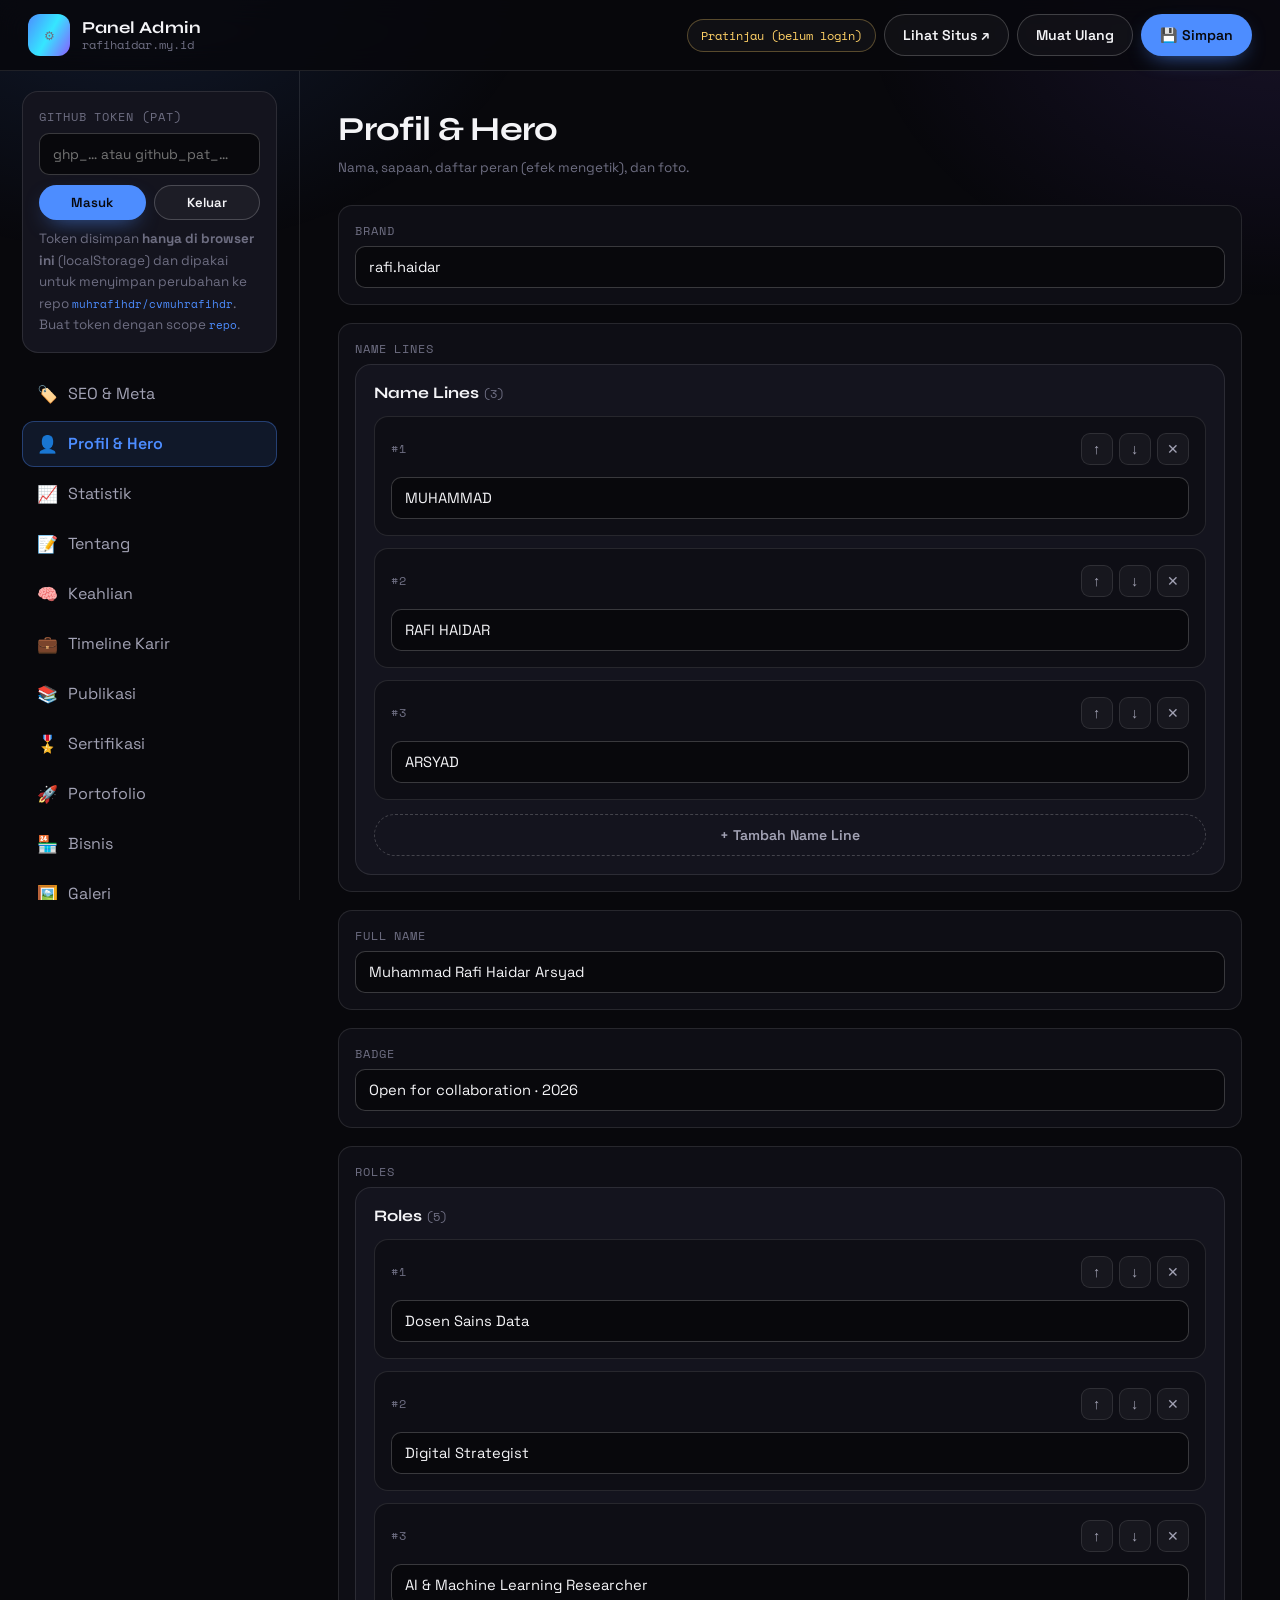
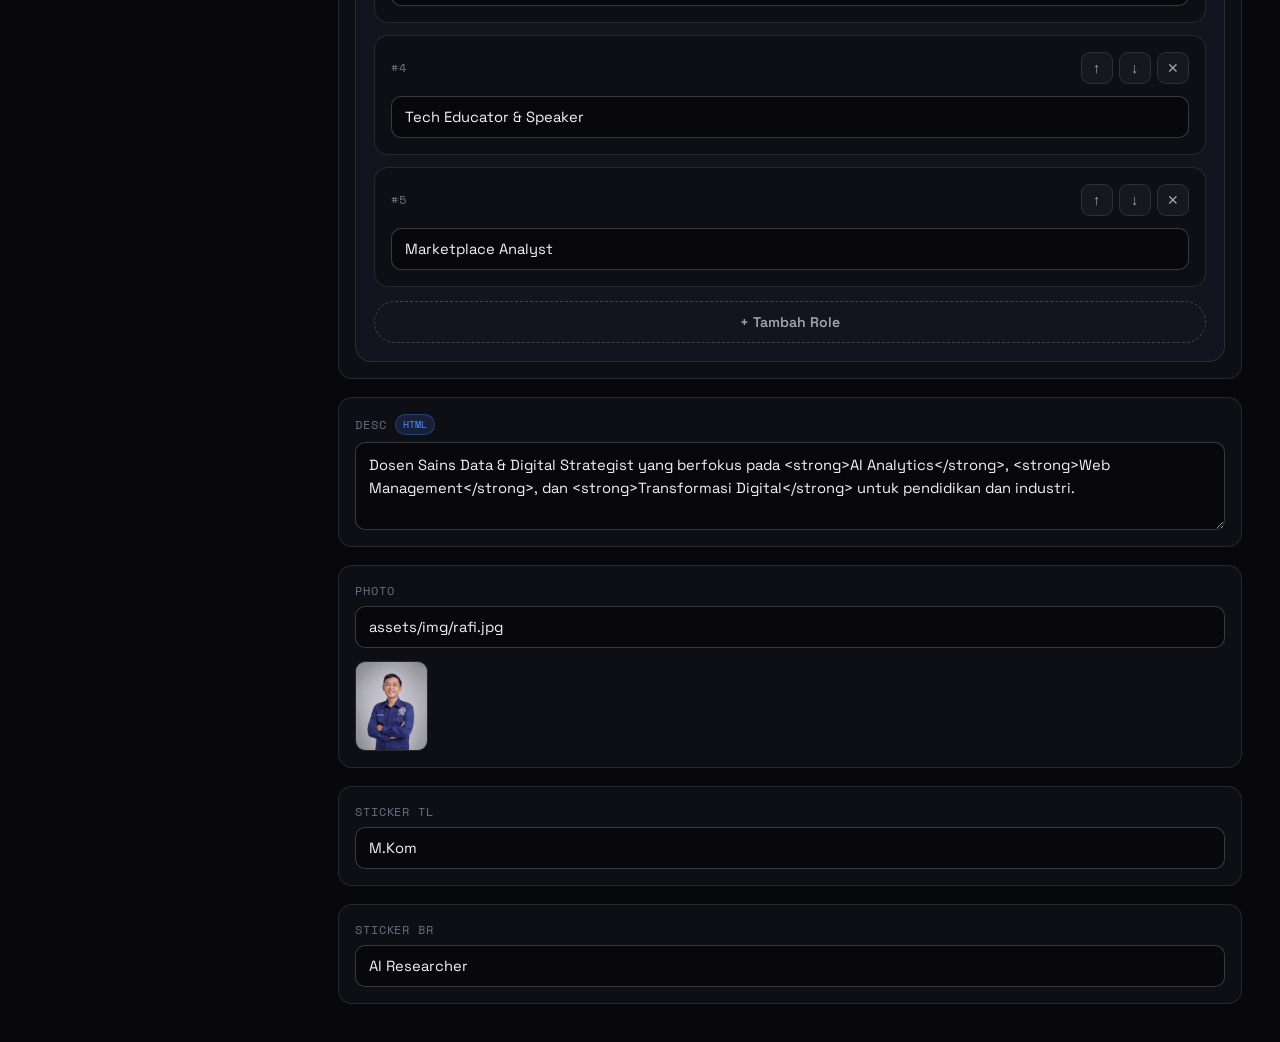
==== admin.html @ cf32d533 "feat: panel admin + konten JSON-driven (content.json, admin.html)" ====
<!DOCTYPE html>
<html lang="id">
<head>
  <meta charset="UTF-8" />
  <meta name="viewport" content="width=device-width, initial-scale=1.0" />
  <meta name="robots" content="noindex, nofollow" />
  <title>Panel Admin — rafihaidar.my.id</title>
  <link rel="icon" href="data:image/svg+xml,%3Csvg xmlns='http://www.w3.org/2000/svg' viewBox='0 0 100 100'%3E%3Crect width='100' height='100' rx='24' fill='%230a0a0f'/%3E%3Ctext x='50' y='72' font-size='60' font-family='Arial,sans-serif' font-weight='bold' text-anchor='middle' fill='%234d8dff'%3E%E2%9A%99%3C/text%3E%3C/svg%3E" />
  <link rel="preconnect" href="https://fonts.googleapis.com" />
  <link rel="preconnect" href="https://fonts.gstatic.com" crossorigin />
  <link href="https://fonts.googleapis.com/css2?family=Syne:wght@700;800&family=Space+Grotesk:wght@400;500;600;700&family=Space+Mono:wght@400;700&display=swap" rel="stylesheet" />
  <link rel="stylesheet" href="assets/css/admin.css" />
</head>
<body>
  <header class="topbar">
    <div class="topbar__brand">
      <span class="topbar__logo">⚙</span>
      <div>
        <strong>Panel Admin</strong>
        <span>rafihaidar.my.id</span>
      </div>
    </div>

    <div class="topbar__actions">
      <span class="pill" id="connState">Memuat…</span>
      <button class="btn btn--ghost" id="btnPreview" type="button">Lihat Situs ↗</button>
      <button class="btn btn--ghost" id="btnReload" type="button">Muat Ulang</button>
      <button class="btn btn--primary" id="btnSave" type="button">💾 Simpan</button>
    </div>
  </header>

  <main class="admin">
    <aside class="admin__side">
      <div class="login" id="loginBox">
        <label for="tokenInput">GitHub Token (PAT)</label>
        <input type="password" id="tokenInput" placeholder="ghp_… atau github_pat_…" autocomplete="off" />
        <div class="login__row">
          <button class="btn btn--primary btn--sm" id="btnLogin" type="button">Masuk</button>
          <button class="btn btn--ghost btn--sm" id="btnLogout" type="button">Keluar</button>
        </div>
        <p class="hint">
          Token disimpan <b>hanya di browser ini</b> (localStorage) dan dipakai untuk
          menyimpan perubahan ke repo <code>muhrafihdr/cvmuhrafihdr</code>.
          Buat token dengan scope <code>repo</code>.
        </p>
      </div>

      <nav class="admin__nav" id="sectionNav" aria-label="Bagian konten"></nav>

      <div class="admin__foot">
        <a href="index.html">← Kembali ke situs</a>
      </div>
    </aside>

    <section class="admin__main">
      <div class="admin__head">
        <h1 id="sectionTitle">Konten</h1>
        <p id="sectionHint" class="hint">Pilih bagian di kiri untuk mulai mengedit.</p>
      </div>
      <form id="editorForm" class="editor" autocomplete="off"></form>
    </section>
  </main>

  <div class="toast" id="toast" role="status" aria-live="polite" hidden></div>

  <script src="assets/js/admin.js"></script>
</body>
</html>
---- assets/css/admin.css ----
/* =========================================================
   Admin Panel — rafihaidar.my.id
   ========================================================= */
:root {
  --bg: #08080c;
  --bg-2: #0e0e15;
  --bg-3: #14141e;
  --surface: rgba(255, 255, 255, 0.04);
  --line: rgba(255, 255, 255, 0.1);
  --line-strong: rgba(255, 255, 255, 0.2);
  --txt: #f4f4f7;
  --txt-dim: #a2a2b4;
  --txt-mute: #6e6e82;
  --blue: #4d8dff;
  --violet: #8b5cff;
  --pink: #ff45c8;
  --grad: linear-gradient(120deg, #4d8dff, #35e6ff 50%, #8b5cff);
  --radius: 16px;
  --ease: cubic-bezier(0.22, 1, 0.36, 1);
  --font-body: "Space Grotesk", system-ui, sans-serif;
  --font-display: "Syne", sans-serif;
  --font-mono: "Space Mono", monospace;
}

* { box-sizing: border-box; margin: 0; padding: 0; }
body {
  font-family: var(--font-body);
  background: var(--bg);
  color: var(--txt);
  min-height: 100vh;
  -webkit-font-smoothing: antialiased;
}
body::before {
  content: "";
  position: fixed;
  inset: 0;
  z-index: -1;
  background: radial-gradient(700px 500px at 10% -5%, rgba(77, 141, 255, 0.14), transparent 60%),
    radial-gradient(700px 500px at 100% 0%, rgba(139, 92, 255, 0.12), transparent 60%);
}
a { color: var(--blue); text-decoration: none; }
code { font-family: var(--font-mono); font-size: 0.82em; color: var(--blue); }

/* ---- Topbar ---- */
.topbar {
  position: sticky;
  top: 0;
  z-index: 20;
  display: flex;
  align-items: center;
  justify-content: space-between;
  gap: 16px;
  padding: 14px clamp(14px, 3vw, 28px);
  background: rgba(8, 8, 12, 0.85);
  backdrop-filter: blur(14px);
  border-bottom: 1px solid var(--line);
}
.topbar__brand { display: flex; align-items: center; gap: 12px; }
.topbar__logo {
  width: 42px; height: 42px;
  display: grid; place-items: center;
  border-radius: 12px;
  background: var(--grad);
  color: #08080c;
  font-size: 1.2rem;
}
.topbar__brand div { display: flex; flex-direction: column; line-height: 1.25; }
.topbar__brand strong { font-family: var(--font-display); font-size: 1.05rem; }
.topbar__brand span { font-family: var(--font-mono); font-size: 0.72rem; color: var(--txt-mute); }
.topbar__actions { display: flex; flex-wrap: wrap; align-items: center; gap: 8px; }

.pill {
  font-family: var(--font-mono);
  font-size: 0.72rem;
  padding: 7px 13px;
  border-radius: 99px;
  border: 1px solid var(--line);
  background: var(--surface);
  color: var(--txt-dim);
  white-space: nowrap;
}
.pill.is-ok { color: #7effc0; border-color: rgba(126, 255, 192, 0.3); }
.pill.is-warn { color: #ffd166; border-color: rgba(255, 209, 102, 0.3); }
.pill.is-err { color: #ff6b8a; border-color: rgba(255, 107, 138, 0.35); }

/* ---- Buttons ---- */
.btn {
  display: inline-flex;
  align-items: center;
  gap: 8px;
  font: inherit;
  font-weight: 600;
  font-size: 0.88rem;
  padding: 11px 18px;
  border-radius: 99px;
  border: 1px solid transparent;
  cursor: pointer;
  transition: transform 0.25s var(--ease), background 0.25s, border-color 0.25s, box-shadow 0.25s, color 0.25s;
}
.btn:hover { transform: translateY(-2px); }
.btn--sm { padding: 8px 14px; font-size: 0.82rem; }
.btn--primary { background: var(--blue); color: #08080c; box-shadow: 0 8px 22px -10px rgba(77, 141, 255, 0.8); }
.btn--primary:hover { box-shadow: 0 12px 28px -10px rgba(77, 141, 255, 0.95); }
.btn--ghost { border-color: var(--line-strong); background: var(--surface); color: var(--txt); }
.btn--ghost:hover { border-color: var(--blue); color: var(--blue); }
.btn--danger { border-color: rgba(255, 107, 138, 0.4); color: #ff9db2; background: rgba(255, 107, 138, 0.08); }
.btn--danger:hover { background: rgba(255, 107, 138, 0.18); }
.btn--add { width: 100%; justify-content: center; border: 1px dashed var(--line-strong); background: transparent; color: var(--txt-dim); }
.btn--add:hover { border-color: var(--blue); color: var(--blue); }
.btn:disabled { opacity: 0.5; cursor: not-allowed; transform: none; }

/* ---- Layout ---- */
.admin {
  display: grid;
  grid-template-columns: 300px 1fr;
  gap: 0;
  min-height: calc(100vh - 71px);
}
.admin__side {
  border-right: 1px solid var(--line);
  padding: 20px clamp(14px, 2vw, 22px);
  position: sticky;
  top: 71px;
  height: calc(100vh - 71px);
  overflow-y: auto;
  display: flex;
  flex-direction: column;
  gap: 18px;
}
.admin__nav { display: flex; flex-direction: column; gap: 4px; }
.admin__nav button {
  font: inherit;
  text-align: left;
  padding: 11px 14px;
  border-radius: 12px;
  border: 1px solid transparent;
  background: transparent;
  color: var(--txt-dim);
  cursor: pointer;
  display: flex;
  align-items: center;
  gap: 10px;
  transition: all 0.22s var(--ease);
}
.admin__nav button:hover { background: var(--surface); color: var(--txt); }
.admin__nav button.is-active {
  background: rgba(77, 141, 255, 0.12);
  border-color: rgba(77, 141, 255, 0.35);
  color: var(--blue);
  font-weight: 600;
}
.admin__nav .ico { font-size: 1.05rem; }
.admin__foot { margin-top: auto; padding-top: 16px; border-top: 1px dashed var(--line); }
.admin__foot a { font-family: var(--font-mono); font-size: 0.8rem; }

.admin__main { padding: clamp(20px, 3vw, 40px); max-width: 1000px; }
.admin__head { margin-bottom: 26px; }
.admin__head h1 { font-family: var(--font-display); font-size: clamp(1.5rem, 3vw, 2.1rem); letter-spacing: -0.02em; }
.hint { color: var(--txt-mute); font-size: 0.84rem; line-height: 1.6; margin-top: 8px; }

/* ---- Login ---- */
.login {
  border: 1px solid var(--line);
  border-radius: var(--radius);
  padding: 16px;
  background: var(--bg-3);
}
.login label { font-family: var(--font-mono); font-size: 0.72rem; text-transform: uppercase; letter-spacing: 0.08em; color: var(--txt-mute); display: block; margin-bottom: 8px; }
.login input {
  width: 100%;
  font: inherit;
  font-size: 0.86rem;
  padding: 11px 13px;
  border-radius: 10px;
  border: 1px solid var(--line-strong);
  background: var(--bg);
  color: var(--txt);
  margin-bottom: 10px;
}
.login input:focus { outline: none; border-color: var(--blue); }
.login__row { display: flex; gap: 8px; }
.login__row .btn { flex: 1; justify-content: center; }
.login.is-authed .login__row #btnLogin,
.login.is-authed #tokenInput,
.login.is-authed label { display: none; }
.login.is-authed .hint { display: none; }

/* ---- Editor ---- */
.editor { display: flex; flex-direction: column; gap: 18px; }
.field {
  display: flex;
  flex-direction: column;
  gap: 7px;
  padding: 16px;
  border: 1px solid var(--line);
  border-radius: 14px;
  background: var(--bg-2);
}
.field > label {
  font-family: var(--font-mono);
  font-size: 0.72rem;
  text-transform: uppercase;
  letter-spacing: 0.07em;
  color: var(--txt-mute);
  display: flex;
  align-items: center;
  gap: 8px;
}
.field > label .tag {
  font-size: 0.62rem;
  padding: 2px 7px;
  border-radius: 99px;
  background: rgba(77, 141, 255, 0.14);
  color: var(--blue);
  border: 1px solid rgba(77, 141, 255, 0.3);
  text-transform: none;
  letter-spacing: 0;
}
.field input[type="text"],
.field input[type="number"],
.field textarea {
  width: 100%;
  font: inherit;
  font-size: 0.92rem;
  padding: 11px 13px;
  border-radius: 10px;
  border: 1px solid var(--line-strong);
  background: var(--bg);
  color: var(--txt);
  resize: vertical;
}
.field input:focus, .field textarea:focus { outline: none; border-color: var(--blue); box-shadow: 0 0 0 3px rgba(77, 141, 255, 0.12); }
.field textarea { min-height: 88px; line-height: 1.6; font-family: var(--font-body); }

.switch { display: flex; align-items: center; gap: 10px; font-size: 0.9rem; color: var(--txt-dim); }
.switch input { width: 18px; height: 18px; accent-color: var(--blue); }

.group {
  border: 1px solid var(--line);
  border-radius: 16px;
  padding: 18px;
  background: var(--bg-3);
  display: flex;
  flex-direction: column;
  gap: 14px;
}
.group__title {
  font-family: var(--font-display);
  font-weight: 700;
  font-size: 1rem;
  display: flex;
  align-items: center;
  justify-content: space-between;
  gap: 10px;
}
.group__title .count { font-family: var(--font-mono); font-size: 0.72rem; color: var(--txt-mute); font-weight: 400; }

.item {
  border: 1px solid var(--line);
  border-radius: 14px;
  padding: 16px;
  background: var(--bg-2);
  display: flex;
  flex-direction: column;
  gap: 12px;
}
.item__head {
  display: flex;
  align-items: center;
  justify-content: space-between;
  gap: 10px;
}
.item__num {
  font-family: var(--font-mono);
  font-size: 0.72rem;
  color: var(--txt-mute);
  text-transform: uppercase;
  letter-spacing: 0.06em;
}
.item__tools { display: flex; gap: 6px; }
.icon-btn {
  width: 32px; height: 32px;
  display: grid; place-items: center;
  border-radius: 9px;
  border: 1px solid var(--line);
  background: var(--surface);
  color: var(--txt-dim);
  cursor: pointer;
  font-size: 0.9rem;
  transition: all 0.2s var(--ease);
}
.icon-btn:hover { border-color: var(--line-strong); color: var(--txt); }
.icon-btn--danger:hover { border-color: rgba(255, 107, 138, 0.5); color: #ff9db2; }

.empty { color: var(--txt-mute); font-size: 0.85rem; font-style: italic; padding: 6px 0; }

/* ---- Toast ---- */
.toast {
  position: fixed;
  left: 50%;
  bottom: 26px;
  transform: translateX(-50%) translateY(20px);
  background: var(--bg-3);
  border: 1px solid var(--line-strong);
  border-radius: 14px;
  padding: 14px 22px;
  font-size: 0.9rem;
  box-shadow: 0 24px 60px -20px rgba(0, 0, 0, 0.9);
  opacity: 0;
  transition: opacity 0.3s, transform 0.3s var(--ease);
  z-index: 60;
  max-width: min(90vw, 520px);
  text-align: center;
}
.toast.is-show { opacity: 1; transform: translateX(-50%) translateY(0); }
.toast.is-ok { border-color: rgba(126, 255, 192, 0.4); }
.toast.is-err { border-color: rgba(255, 107, 138, 0.5); }

/* ---- Responsive ---- */
@media (max-width: 860px) {
  .admin { grid-template-columns: 1fr; }
  .admin__side {
    position: static;
    height: auto;
    border-right: 0;
    border-bottom: 1px solid var(--line);
  }
  .admin__nav { flex-direction: row; flex-wrap: wrap; }
  .admin__nav button { padding: 8px 12px; font-size: 0.84rem; }
  .admin__nav .ico { display: none; }
  .admin__main { max-width: 100%; }
  .topbar { flex-direction: column; align-items: stretch; }
  .topbar__actions { justify-content: flex-start; }
}
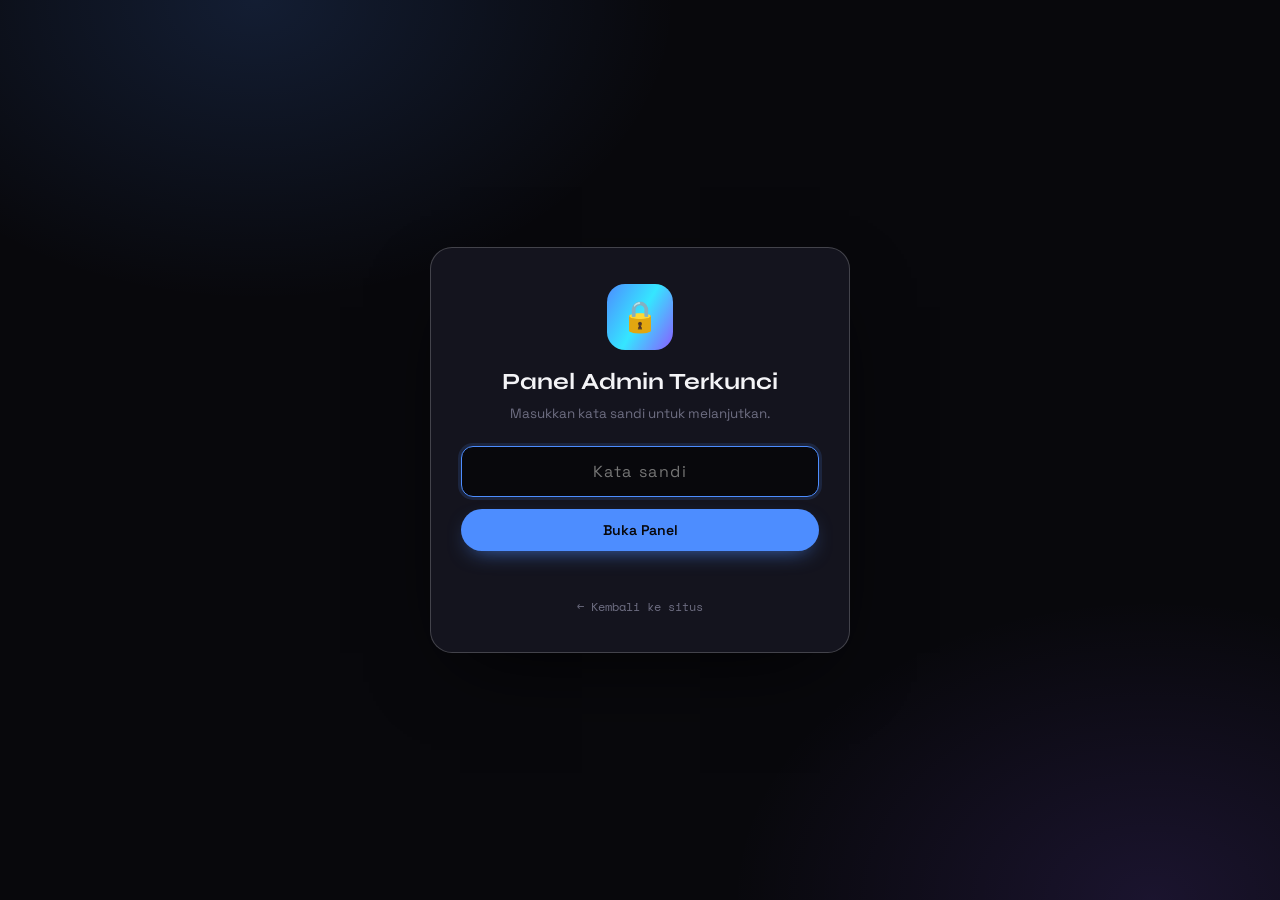
==== commit 78ec9395: "feat(admin): kunci panel dengan kata sandi (SHA-256) + tombol Kunci" ====
--- a/admin.html
+++ b/admin.html
@@ -12,6 +12,21 @@
   <link rel="stylesheet" href="assets/css/admin.css" />
 </head>
 <body>
+  <!-- Lock screen (default terkunci; JS membuka bila sandi benar) -->
+  <div class="lock" id="lockScreen">
+    <div class="lock__box">
+      <div class="lock__icon">🔒</div>
+      <h1>Panel Admin Terkunci</h1>
+      <p class="hint">Masukkan kata sandi untuk melanjutkan.</p>
+      <form id="lockForm" autocomplete="off">
+        <input type="password" id="lockPass" placeholder="Kata sandi" autocomplete="current-password" autofocus />
+        <button class="btn btn--primary" type="submit">Buka Panel</button>
+      </form>
+      <p class="lock__msg" id="lockMsg"></p>
+      <a class="lock__back" href="index.html">← Kembali ke situs</a>
+    </div>
+  </div>
+
   <header class="topbar">
     <div class="topbar__brand">
       <span class="topbar__logo">⚙</span>
@@ -26,6 +41,7 @@
       <button class="btn btn--ghost" id="btnPreview" type="button">Lihat Situs ↗</button>
       <button class="btn btn--ghost" id="btnReload" type="button">Muat Ulang</button>
       <button class="btn btn--primary" id="btnSave" type="button">💾 Simpan</button>
+      <button class="btn btn--ghost" id="btnLock" type="button">🔒 Kunci</button>
     </div>
   </header>
 
--- a/assets/css/admin.css
+++ b/assets/css/admin.css
@@ -41,6 +41,65 @@
 a { color: var(--blue); text-decoration: none; }
 code { font-family: var(--font-mono); font-size: 0.82em; color: var(--blue); }
 
+/* ---- Lock screen ---- */
+.lock {
+  position: fixed;
+  inset: 0;
+  z-index: 100;
+  display: grid;
+  place-items: center;
+  padding: 22px;
+  background: radial-gradient(700px 500px at 20% 0%, rgba(77, 141, 255, 0.16), transparent 60%),
+    radial-gradient(700px 500px at 90% 100%, rgba(139, 92, 255, 0.14), transparent 60%), var(--bg);
+}
+.lock[hidden] { display: none; }
+.lock__box {
+  width: min(420px, 100%);
+  text-align: center;
+  padding: 36px 30px;
+  border: 1px solid var(--line-strong);
+  border-radius: 22px;
+  background: var(--bg-3);
+  box-shadow: 0 30px 80px -30px rgba(0, 0, 0, 0.9);
+}
+.lock__icon {
+  width: 66px; height: 66px;
+  margin: 0 auto 18px;
+  display: grid; place-items: center;
+  font-size: 1.9rem;
+  border-radius: 18px;
+  background: var(--grad);
+  color: #08080c;
+}
+.lock__box h1 { font-family: var(--font-display); font-size: 1.45rem; margin-bottom: 6px; }
+.lock__box .hint { margin-bottom: 22px; }
+.lock__box form { display: flex; flex-direction: column; gap: 12px; }
+.lock__box input {
+  width: 100%;
+  font: inherit;
+  font-size: 1rem;
+  text-align: center;
+  padding: 14px 16px;
+  border-radius: 12px;
+  border: 1px solid var(--line-strong);
+  background: var(--bg);
+  color: var(--txt);
+  letter-spacing: 0.1em;
+}
+.lock__box input:focus { outline: none; border-color: var(--blue); box-shadow: 0 0 0 3px rgba(77, 141, 255, 0.14); }
+.lock__box .btn { justify-content: center; width: 100%; }
+.lock__msg { min-height: 1.2em; margin-top: 12px; font-size: 0.85rem; color: #ff6b8a; }
+.lock__back { display: inline-block; margin-top: 18px; font-family: var(--font-mono); font-size: 0.78rem; color: var(--txt-mute); }
+.lock__back:hover { color: var(--blue); }
+.lock.is-shake .lock__box { animation: shake 0.4s; }
+@keyframes shake {
+  0%, 100% { transform: translateX(0); }
+  20% { transform: translateX(-9px); }
+  40% { transform: translateX(8px); }
+  60% { transform: translateX(-6px); }
+  80% { transform: translateX(4px); }
+}
+
 /* ---- Topbar ---- */
 .topbar {
   position: sticky;
